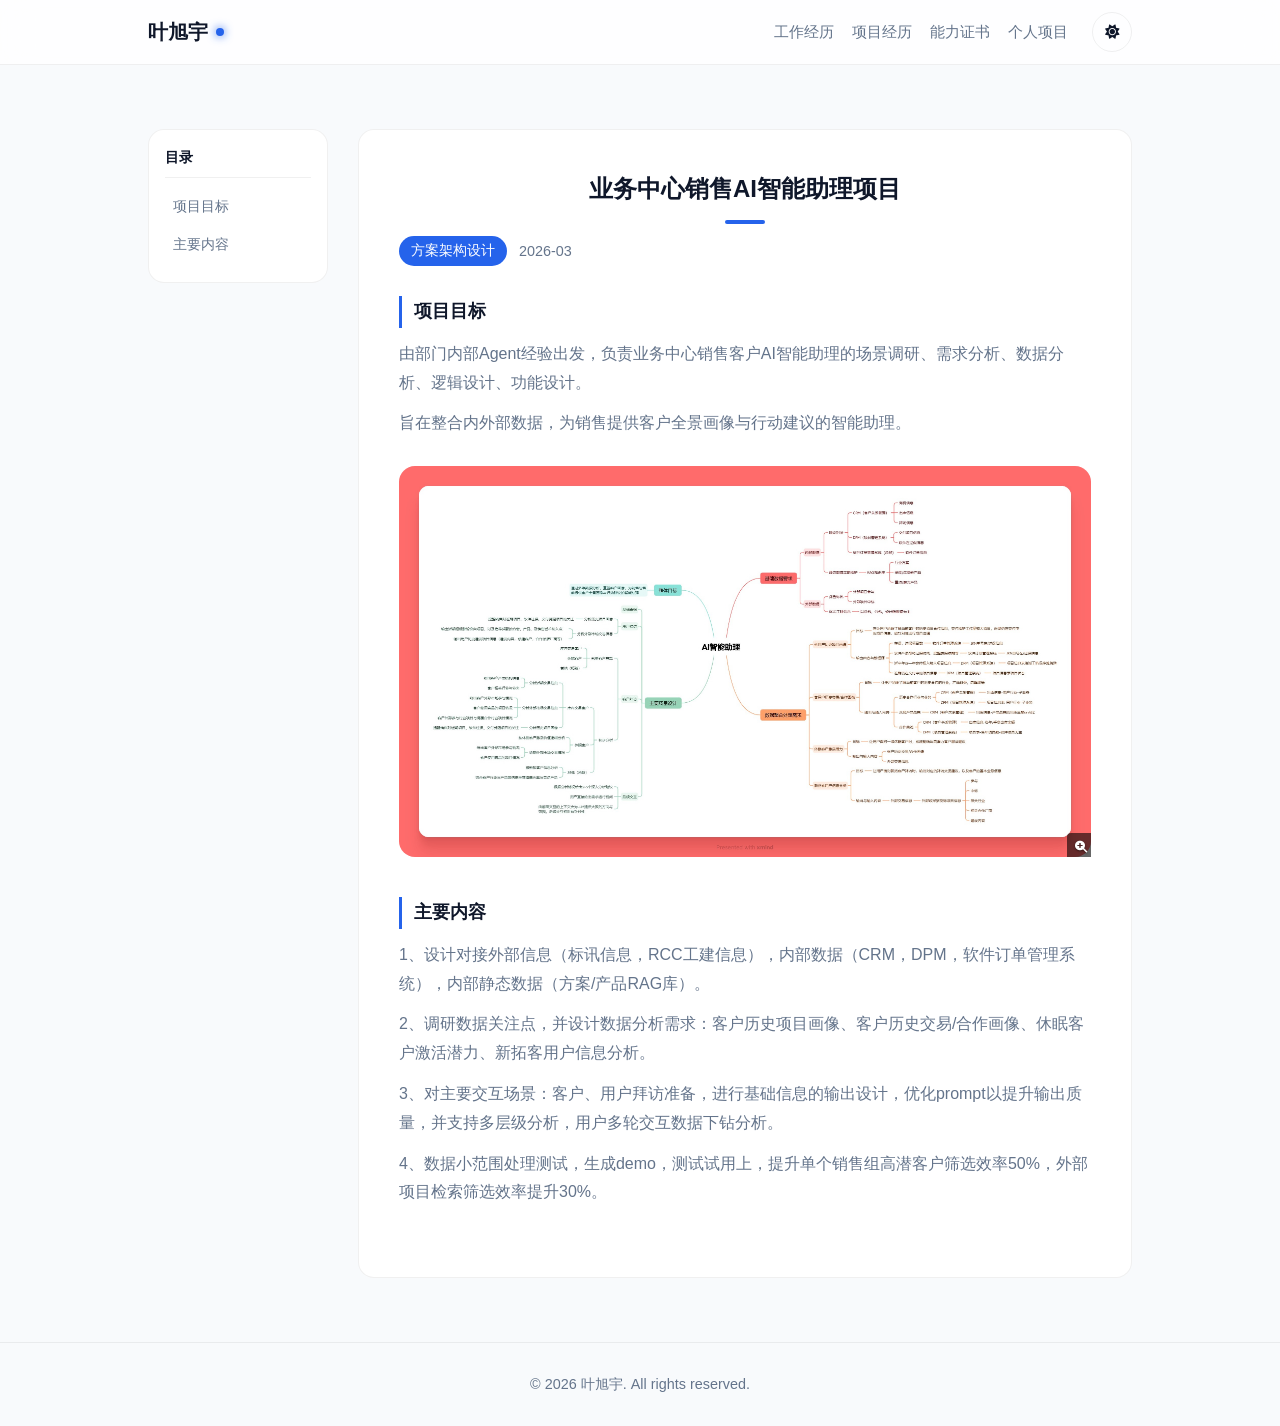
==== pages/projects/project1.html @ d524e3d2 "chore: sync personal homepage from 247 - 2026-05-19" ====
<!DOCTYPE html>
<html lang="zh" data-theme="light">
<head>
  <meta charset="UTF-8">
  <meta name="viewport" content="width=device-width, initial-scale=1.0">
  <title>业务中心销售AI智能助理项目 - 叶旭宇</title>
  
  <script>
    const savedTheme = localStorage.getItem('theme') || (window.matchMedia('(prefers-color-scheme: dark)').matches ? 'dark' : 'light');
    document.documentElement.setAttribute('data-theme', savedTheme);
  </script>

  <link rel="stylesheet" href="../../assets/css/style.css">
  <link rel="stylesheet" href="https://cdn.bootcdn.net/ajax/libs/font-awesome/6.4.0/css/all.min.css">
</head>
<body>
  <nav>
    <div class="container nav-container">
      <a href="../../index.html" class="logo">
        <span class="logo-text">叶旭宇</span>
        <div class="logo-dot"></div>
      </a>
      <div class="nav-actions">
        <div class="nav-links">
          <a href="../../index.html#experience">工作经历</a>
          <a href="../../index.html#projects">项目经历</a>
          <a href="../../index.html#certificates">能力证书</a>
          <a href="../../index.html#portfolio">个人项目</a>
        </div>
        <div class="nav-controls">
          <button class="control-btn theme-toggle" aria-label="Toggle Theme">
            <i class="fas fa-sun sun-icon"></i>
            <i class="fas fa-moon moon-icon"></i>
          </button>
        </div>
      </div>
    </div>
  </nav>

  <section class="section-padding">
    <div class="container detail-container">
      <div class="detail-toc">
        <div class="toc-title">目录</div>
        <a href="#goal" class="toc-item active">项目目标</a>
        <a href="#content" class="toc-item">主要内容</a>
      </div>
      <div class="card project-detail-card">
        <div class="detail-header">
          <h2>业务中心销售AI智能助理项目</h2>
          <div class="detail-meta">
            <span class="detail-role">方案架构设计</span>
            <span class="detail-date">2026-03</span>
          </div>
        </div>
        
        <div class="project-detail-desc">
          <h3 id="goal">项目目标</h3>
          <p>由部门内部Agent经验出发，负责业务中心销售客户AI智能助理的场景调研、需求分析、数据分析、逻辑设计、功能设计。</p>
          <p>旨在整合内外部数据，为销售提供客户全景画像与行动建议的智能助理。</p>
          <div class="detail-image-wrapper" style="width: 100%;"><img src="../../assets/images/Agent-1.jpg" alt="项目架构" class="detail-image-sm" style="width: 100%; object-fit: contain; background: #f1f5f9;"><i class="fas fa-search-plus detail-zoom-icon"></i></div>
          
          <h3 id="content">主要内容</h3>
          <p>1、设计对接外部信息（标讯信息，RCC工建信息），内部数据（CRM，DPM，软件订单管理系统），内部静态数据（方案/产品RAG库）。</p>
          <p>2、调研数据关注点，并设计数据分析需求：客户历史项目画像、客户历史交易/合作画像、休眠客户激活潜力、新拓客用户信息分析。</p>
          <p>3、对主要交互场景：客户、用户拜访准备，进行基础信息的输出设计，优化prompt以提升输出质量，并支持多层级分析，用户多轮交互数据下钻分析。</p>
          <p>4、数据小范围处理测试，生成demo，测试试用上，提升单个销售组高潜客户筛选效率50%，外部项目检索筛选效率提升30%。</p>
        </div>

      </div>
    </div>
  </section>

  <footer>© 2026 叶旭宇. All rights reserved.</footer>

  <div id="imageModal" class="modal">
    <span class="modal-close">&times;</span>
    <img class="modal-content" id="modalImage">
  </div>

  <script src="../../assets/js/main.js"></script>
  <script>
    window.addEventListener('scroll', () => {
      const sections = document.querySelectorAll('.project-detail-desc h3[id]');
      const tocItems = document.querySelectorAll('.toc-item');
      let current = '';
      
      sections.forEach(section => {
        const sectionTop = section.offsetTop - 120;
        if (window.scrollY >= sectionTop) {
          current = section.getAttribute('id');
        }
      });
      
      tocItems.forEach(item => {
        item.classList.remove('active');
        if (item.getAttribute('href') === '#' + current) {
          item.classList.add('active');
        }
      });
    });
  </script>
</body>
</html>
---- assets/css/style.css ----
/* =========================================
   1. Design Token & Themes
   ========================================= */
:root {
  /* 基础参数 */
  --font-main: -apple-system, BlinkMacSystemFont, "Segoe UI", Roboto, "Helvetica Neue", Arial, sans-serif;
  --radius-md: 16px;
  --radius-full: 999px;
  --container-width: 1024px;
  --transition-base: 0.3s cubic-bezier(0.4, 0, 0.2, 1);
  --ease-standard: cubic-bezier(0.22, 1, 0.36, 1);
  --ease-emphasis: cubic-bezier(0.16, 1, 0.3, 1);
  --duration-fast: 180ms;
  --duration-base: 480ms;
  
  /* [Light Mode] 默认日间模式变量 */
  --bg-body: #f8fafc;
  --bg-card: #ffffff;
  --bg-glass: rgba(255, 255, 255, 0.8);
  --bg-hover: #f1f5f9;
  
  --text-main: #0f172a;
  --text-muted: #64748b;
  --text-invert: #ffffff;
  
  --primary: #2563eb;       /* 核心蓝 */
  --primary-glow: rgba(37, 99, 235, 0.2);
  
  --border-light: rgba(0, 0, 0, 0.06);
  --shadow-sm: 0 1px 2px rgba(0, 0, 0, 0.05);
  --shadow-card: 0 4px 6px -1px rgba(0, 0, 0, 0.05), 0 2px 4px -1px rgba(0, 0, 0, 0.03);
  --shadow-hover: 0 20px 25px -5px rgba(0, 0, 0, 0.1), 0 10px 10px -5px rgba(0, 0, 0, 0.04);
  
  --gradient-title: linear-gradient(135deg, #0f172a 0%, #3b82f6 100%);
  --decoration-blob: #e2e8f0;
}

/* [Dark Mode] 深色模式变量覆盖 */
[data-theme="dark"] {
  --bg-body: #1b1b1d;       /* 纯净中性暗背景 */
  --bg-card: #242526;       /* 轻微抬升层级 */
  --bg-glass: rgba(27, 27, 29, 0.82);
  --bg-hover: #2d2f31;
  
  --text-main: #e8e9ea;
  --text-muted: #b0b3b8;
  
  --primary: #78a8f8;
  --primary-glow: rgba(120, 168, 248, 0.24);
  
  --border-light: rgba(227, 227, 227, 0.14);
  --shadow-sm: 0 1px 2px rgba(0, 0, 0, 0.32);
  --shadow-card: 0 8px 20px rgba(0, 0, 0, 0.22);
  --shadow-hover: 0 12px 28px rgba(0, 0, 0, 0.30);
  
  --gradient-title: linear-gradient(135deg, #f1f2f4 0%, #9abcf2 100%);
  --decoration-blob: #2a2c2e;
}

/* =========================================
   2. Global Reset & Layout
   ========================================= */
* { margin: 0; padding: 0; box-sizing: border-box; }

html {
  width: 100%;
  max-width: 100%;
  -webkit-text-size-adjust: 100%;
}

body {
  font-family: var(--font-main);
  background-color: var(--bg-body);
  color: var(--text-main);
  line-height: 1.6;
  /* 关键：平滑过渡背景色和文字颜色 */
  transition: background-color 0.4s ease, color 0.4s ease;
  max-width: 100%;
  overflow-x: hidden;
}

@supports (overflow: clip) {
  html,
  body {
    overflow-x: clip;
  }
}

/* 新增：全局图片约束，防止图片撑破布局 */
img {
  max-width: 100%;
  height: auto;
  display: block;
}

a { text-decoration: none; color: inherit; transition: var(--transition-base); }
ul { list-style: none; }

.container {
  width: 100%;
  max-width: var(--container-width);
  margin: 0 auto;
  padding: 0 20px;
}

.section-padding { padding: 64px 0; }
.flex-center { display: flex; align-items: center; justify-content: center; }
.column { flex-direction: column; }

/* 滚动条美化 */
::-webkit-scrollbar { width: 8px; }
::-webkit-scrollbar-track { background: var(--bg-body); }
::-webkit-scrollbar-thumb { background: var(--text-muted); border-radius: 4px; opacity: 0.5; }

/* =========================================
   3. Navigation (Glassmorphism)
   ========================================= */
nav {
  position: sticky;
  top: 0;
  z-index: 100;
  background: var(--bg-glass);
  backdrop-filter: blur(16px);
  -webkit-backdrop-filter: blur(16px);
  border-bottom: 1px solid var(--border-light);
  transition: background-color 0.4s ease, border-color 0.4s ease;
}

.nav-container {
  height: 64px;
  display: flex;
  justify-content: space-between;
  align-items: center;
}

.logo {
  display: flex;
  align-items: center;
  gap: 8px;
  font-weight: 700;
  font-size: 1.25rem;
  color: var(--text-main);
}

.logo-dot {
  width: 8px;
  height: 8px;
  background: var(--primary);
  border-radius: 50%;
  box-shadow: 0 0 10px var(--primary);
}

.nav-actions { display: flex; align-items: center; gap: 24px; }

.nav-links { display: flex; gap: 18px; }
.nav-links a {
  font-size: 0.95rem;
  font-weight: 500;
  color: var(--text-muted);
  position: relative;
}
.nav-links a::after {
  content: '';
  position: absolute;
  left: 0;
  bottom: -6px;
  width: 100%;
  height: 2px;
  background: var(--primary);
  transform: scaleX(0);
  transform-origin: left;
  transition: transform var(--duration-fast) var(--ease-standard);
}
.nav-links a:hover, .nav-links a.active { color: var(--primary); }
.nav-links a:hover::after, .nav-links a.active::after { transform: scaleX(1); }

.nav-controls { display: flex; align-items: center; gap: 12px; }

/* 按钮通用样式 */
.control-btn {
  background: transparent;
  border: 1px solid var(--border-light);
  color: var(--text-main);
  padding: 6px 14px;
  border-radius: 20px;
  cursor: pointer;
  font-size: 0.9rem;
  transition: color var(--duration-fast) var(--ease-standard), border-color var(--duration-fast) var(--ease-standard), background-color var(--duration-fast) var(--ease-standard), transform var(--duration-fast) var(--ease-standard);
  display: flex;
  align-items: center;
  justify-content: center;
}

.control-btn:hover {
  background: var(--bg-hover);
  border-color: var(--primary);
  color: var(--primary);
}

/* 主题切换按钮特殊处理 */
.theme-toggle {
  width: 36px;
  height: 36px;
  padding: 0;
  border-radius: 50%;
  position: relative;
  overflow: hidden;
}

.theme-toggle i {
  position: absolute;
  transition: transform 420ms var(--ease-emphasis), opacity 320ms var(--ease-standard);
}

/* 图标切换动画逻辑 */
[data-theme="light"] .moon-icon { transform: translateY(20px) rotate(90deg); opacity: 0; }
[data-theme="light"] .sun-icon { transform: translateY(0) rotate(0); opacity: 1; }
[data-theme="dark"] .sun-icon { transform: translateY(-20px) rotate(-90deg); opacity: 0; }
[data-theme="dark"] .moon-icon { transform: translateY(0) rotate(0); opacity: 1; }

/* =========================================
   4. Hero Section / Intro
   ========================================= */
.intro {
  padding: 84px 0 44px;
  position: relative;
  text-align: center;
}

.intro-container {
  display: flex;
  align-items: flex-start;
  justify-content: space-between;
  gap: 60px;
}

.intro-left {
  display: flex;
  flex-direction: column;
  text-align: center;
  flex-shrink: 0;
  align-items: flex-start;
  padding-left: 80px;
}

.intro-left > *:not(.intro-subtitle) {
  align-self: center;
}

.intro-right {
  flex: 1;
  text-align: left;
  padding-top: 20px;
  padding-left: 100px;
}

.family-title {
  font-size: 1.3rem;
  color: var(--text-main);
  margin-bottom: 20px;
  font-weight: 600;
}

.family-members {
  display: flex;
  flex-direction: column;
  gap: 16px;
}

.family-member {
  display: flex;
  align-items: center;
  gap: 16px;
  padding: 16px;
  background: var(--bg-card);
  border: 1px solid var(--border-light);
  border-radius: var(--radius-md);
  transition: transform var(--duration-fast) var(--ease-standard), box-shadow var(--duration-fast) var(--ease-standard);
}

.family-member:hover {
  transform: translateX(4px);
  box-shadow: var(--shadow-card);
}

.family-avatar {
  width: 60px;
  height: 60px;
  border-radius: 50%;
  object-fit: cover;
  border: 2px solid var(--primary);
  flex-shrink: 0;
}

.family-info {
  flex: 1;
}

.family-name {
  font-size: 1rem;
  font-weight: 600;
  color: var(--text-main);
  margin-bottom: 4px;
}

.family-desc {
  font-size: 0.85rem;
  color: var(--text-muted);
  line-height: 1.4;
}

@media (max-width: 768px) {
  .intro-container {
    flex-direction: column;
    align-items: center;
  }
  
  .intro-right {
    text-align: center;
    width: 100%;
  }
  
  .family-member {
    flex-direction: column;
    text-align: center;
  }
}

/* 背景装饰球 */
.bg-decoration {
  position: absolute;
  top: -50%;
  left: 50%;
  transform: translateX(-50%);
  width: 800px;
  height: 800px;
  background: radial-gradient(circle, var(--decoration-blob) 0%, transparent 70%);
  opacity: 0.5;
  z-index: -1;
  pointer-events: none;
}

.avatar-container {
  position: relative;
  margin-bottom: 18px;
  opacity: 0;
  animation: intro-fade-up 620ms var(--ease-emphasis) 120ms forwards;
}

.avatar {
  width: 180px;
  height: 180px;
  border-radius: 50%;
  object-fit: cover;
  border: 4px solid var(--bg-card);
  position: relative;
  z-index: 2;
  flex-shrink: 0;
}

.avatar-glow {
  position: absolute;
  inset: 0;
  border-radius: 50%;
  background: var(--primary);
  filter: blur(25px);
  opacity: 0.4;
  z-index: 1;
  transform: scale(0.9);
  transition: opacity 0.3s;
}
.avatar-container:hover .avatar-glow { opacity: 0.7; }

.gradient-text {
  font-size: 1.5rem;
  font-weight: 800;
  margin-bottom: 10px;
  color: var(--text-main);
  letter-spacing: -1px;
  opacity: 0;
  animation: intro-fade-up 620ms var(--ease-emphasis) 210ms forwards;
}

.subtitle {
  font-size: 1.15rem;
  color: var(--text-muted);
  max-width: 700px;
  margin: 0 auto;
  opacity: 0;
  animation: intro-fade-up 620ms var(--ease-emphasis) 300ms forwards;
}

.intro-contact-links {
  display: flex;
  align-items: center;
  justify-content: center;
  gap: 12px;
  margin-top: 16px;
  flex-wrap: wrap;
  opacity: 0;
  animation: intro-fade-up 620ms var(--ease-emphasis) 390ms forwards;
}

.intro-subtitle {
  text-align: left;
  margin-top: 8px;
  opacity: 0;
  animation: intro-fade-up 620ms var(--ease-emphasis) 280ms forwards;
}

.intro-subtitle p {
  font-size: 0.85rem;
  color: var(--text-muted);
  line-height: 1.6;
  margin-bottom: 4px;
}

.info-label {
  display: inline-block;
  width: 80px;
  color: var(--text-muted);
}

.info-value {
  color: var(--text-main);
}

.edu-value {
  display: block;
  padding-left: 80px;
  margin-top: -22px;
}

.intro-contact-link {
  width: 42px;
  height: 42px;
  border-radius: 50%;
  border: 1px solid var(--border-light);
  background: var(--bg-card);
  color: var(--text-muted);
  display: inline-flex;
  align-items: center;
  justify-content: center;
  transition: transform var(--duration-fast) var(--ease-standard), color var(--duration-fast) var(--ease-standard), border-color var(--duration-fast) var(--ease-standard);
}

.intro-contact-link i {
  font-size: 1.1rem;
}

.intro-contact-link:hover {
  color: var(--primary);
  border-color: var(--primary);
  transform: translateY(-1px);
}

/* =========================================
   5. Projects Grid & Detail Images
   ========================================= */
h2 {
  font-size: 2rem;
  text-align: center;
  margin-bottom: 32px;
  color: var(--text-main);
  position: relative;
  display: inline-block;
  width: 100%;
}
/* 标题下划线 */
h2::after {
  content: '';
  display: block;
  width: 40px;
  height: 4px;
  background: var(--primary);
  margin: 12px auto 0;
  border-radius: 2px;
}

.projects-grid {
  display: grid;
  grid-template-columns: repeat(auto-fit, minmax(min(100%, 280px), 1fr));
  gap: 24px;
}

.card {
  background: var(--bg-card);
  border-radius: var(--radius-md);
  border: 1px solid var(--border-light);
  overflow: hidden;
  transition: transform var(--duration-base) var(--ease-standard), box-shadow var(--duration-base) var(--ease-standard), border-color var(--duration-fast) var(--ease-standard);
  transform: translateZ(0); 
}

.card:hover {
  transform: translateY(-4px);
  box-shadow: var(--shadow-card);
  border-color: var(--primary-glow);
}

.project-card .project-info {
  padding: 24px;
}

.project-card .project-info h3 {
  font-size: 1.15rem;
  color: var(--text-main);
  min-height: 2.3em;
  line-height: 1.4;
  margin-bottom: 8px;
}

.project-role {
  display: inline-block;
  font-size: 0.8rem;
  padding: 4px 12px;
  background: var(--primary);
  color: var(--text-invert);
  border-radius: 20px;
  margin-bottom: 8px;
}

.project-date {
  font-size: 0.85rem;
  color: var(--text-muted);
  display: block;
  margin-bottom: 12px;
}

.project-card p {
  font-size: 0.9rem;
  color: var(--text-muted);
  line-height: 1.6;
  margin-bottom: 16px;
}

.project-card .project-link {
  display: inline-flex;
  align-items: center;
  gap: 4px;
  font-size: 0.9rem;
  font-weight: 600;
  color: var(--primary);
}

/* 首页项目卡片缩略图 - 优化适配 */
.project-thumbnail {
  width: 100%;
  height: 220px;           /* 调整高度，显示更佳 */
  object-fit: cover;       /* 填满容器，防止拉伸 */
  object-position: center; /* 居中裁剪 */
  border-bottom: 1px solid var(--border-light);
  transition: transform var(--duration-base) var(--ease-standard);
  background-color: var(--bg-hover);
}

.card:hover .project-thumbnail { transform: scale(1.02); }

.project-thumbnail-wrapper { overflow: hidden; }

.project-info { padding: 24px; }

.project-info h3 {
  font-size: 1.25rem;
  margin-bottom: 8px;
  color: var(--text-main);
}

.project-info p {
  font-size: 0.95rem;
  color: var(--text-muted);
  margin-bottom: 20px;
  display: -webkit-box;
  -webkit-line-clamp: 3;
  -webkit-box-orient: vertical;
  overflow: hidden;
}

.project-link {
  font-weight: 600;
  color: var(--primary);
  display: inline-flex;
  align-items: center;
  gap: 4px;
}
.project-link::after { content: '→'; transition: transform 0.2s; }
.project-link:hover::after { transform: translateX(4px); }

/* 子页面：详情大图样式 (新增) */
.project-detail-card { padding: 40px; }

.detail-container {
  display: flex;
  gap: 30px;
  align-items: flex-start;
}

.detail-toc {
  position: sticky;
  top: 100px;
  width: 180px;
  flex-shrink: 0;
  background: var(--bg-card);
  border: 1px solid var(--border-light);
  border-radius: var(--radius-md);
  padding: 16px;
}

.toc-title {
  font-size: 0.9rem;
  font-weight: 600;
  color: var(--text-main);
  margin-bottom: 12px;
  padding-bottom: 8px;
  border-bottom: 1px solid var(--border-light);
}

.toc-item {
  display: block;
  font-size: 0.85rem;
  color: var(--text-muted);
  padding: 6px 8px;
  border-radius: 4px;
  margin-bottom: 4px;
  transition: all 0.2s;
}

.toc-item:hover {
  color: var(--primary);
  background: var(--bg-hover);
}

.toc-item.active {
  color: var(--primary);
  background: var(--bg-hover);
  font-weight: 500;
}

.detail-header {
  max-width: 800px;
  margin: 0 auto 20px;
}

.detail-header h2 {
  font-size: 1.5rem;
  color: var(--text-main);
  margin-bottom: 12px;
}

.detail-meta {
  display: flex;
  align-items: center;
  gap: 12px;
  margin-bottom: 8px;
}

.detail-role {
  font-size: 0.85rem;
  padding: 4px 12px;
  background: var(--primary);
  color: var(--text-invert);
  border-radius: 20px;
}

.detail-date {
  font-size: 0.9rem;
  color: var(--text-muted);
}

.project-detail-desc {
  max-width: 800px;
  margin: 30px auto;
  line-height: 1.8;
  color: var(--text-muted);
}

.project-detail-desc h3 {
  font-size: 1.1rem;
  color: var(--text-main);
  margin: 24px 0 12px;
  border-left: 3px solid var(--primary);
  padding-left: 12px;
}

.project-detail-desc p {
  margin-bottom: 12px;
}

.detail-image {
  max-width: 100%;
  height: auto;
  border-radius: var(--radius-md);
  margin: 16px 0;
  cursor: pointer;
  transition: transform 0.2s, box-shadow 0.2s;
}

.detail-image:hover {
  transform: scale(1.02);
  box-shadow: var(--shadow-card);
}

.detail-image-wrapper {
  position: relative;
  display: inline-block;
  margin: 16px 0;
  width: 48%;
  vertical-align: top;
}

.detail-image-sm {
  width: 100%;
  height: auto;
  border-radius: var(--radius-md);
  cursor: pointer;
  transition: transform 0.2s, box-shadow 0.2s;
}

.detail-image-sm:hover {
  transform: scale(1.02);
  box-shadow: var(--shadow-card);
}

.detail-image-wrapper::after {
  content: '';
  position: absolute;
  bottom: 0;
  right: 0;
  width: 24px;
  height: 24px;
  background: rgba(0, 0, 0, 0.6);
  border-radius: 4px 0 0 0;
  pointer-events: none;
}

.detail-zoom-icon {
  position: absolute;
  bottom: 4px;
  right: 4px;
  color: white;
  font-size: 12px;
  z-index: 1;
  text-shadow: 0 1px 2px rgba(0,0,0,0.5);
}

.link-hint {
  background: linear-gradient(135deg, var(--primary) 0%, #6366f1 100%);
  padding: 6px 12px;
  border-radius: var(--radius-md);
  margin: 10px 0;
  text-align: center;
  display: inline-block;
  color: white;
}

.link-hint i {
  margin-right: 4px;
  color: white;
}

.link-hint a {
  color: white !important;
  font-weight: 500;
  font-size: 0.8rem;
  text-decoration: none;
  transition: opacity 0.2s;
}

.link-hint-text {
  background: var(--bg-hover);
  padding: 10px 16px;
  border-radius: var(--radius-md);
  margin: 16px 0;
  border-left: 3px solid var(--primary);
  font-size: 0.85rem;
  color: var(--text-muted);
}

.link-hint-text i {
  margin-right: 8px;
  color: var(--primary);
}

.link-hint a:hover {
  opacity: 0.85;
  text-decoration: underline;
}

.project-img {
  display: block;
  width: 100%;             /* 强制宽度撑满容器 */
  max-width: 100%;         /* 防止超出父容器 */
  height: auto;            /* 高度自动，保持比例 */
  object-fit: contain;     /* 保证图片内容完整显示 */
  border-radius: var(--radius-md);
  margin: 32px auto;       /* 上下增加间距 */
  box-shadow: var(--shadow-card);
  border: 1px solid var(--border-light);
}

/* =========================================
   6. Documents & Buttons
   ========================================= */
.publish-links-wrapper { text-align: center; margin-top: 40px; }

.publish-links {
  display: inline-flex;
  flex-wrap: wrap;
  gap: 16px;
  justify-content: center;
  background: var(--bg-card);
  padding: 12px;
  border-radius: var(--radius-full);
  box-shadow: var(--shadow-sm);
  border: 1px solid var(--border-light);
}

.publish-link {
  padding: 10px 24px;
  border-radius: var(--radius-full);
  font-weight: 500;
  color: var(--text-muted);
  transition: transform var(--duration-fast) var(--ease-standard), color var(--duration-fast) var(--ease-standard), background-color var(--duration-fast) var(--ease-standard);
  display: flex;
  align-items: center;
  gap: 8px;
}

.publish-link:hover {
  background: var(--bg-hover);
  color: var(--primary);
  transform: translateY(-1px);
}

@keyframes intro-fade-up {
  from {
    opacity: 0;
    transform: translateY(14px);
  }
  to {
    opacity: 1;
    transform: translateY(0);
  }
}

/* =========================================
   7. Footer
   ========================================= */

footer {
  text-align: center;
  padding: 30px;
  font-size: 0.9rem;
  color: var(--text-muted);
  border-top: 1px solid var(--border-light);
  background: var(--bg-body);
}

/* =========================================
   8. Mobile Responsive
   ========================================= */
@media (max-width: 768px) {
  .nav-links { display: none; } /* 暂时简化手机端 */
  .container { padding: 0 16px; }
  
  .section-padding { padding: 48px 0; }
  .intro { padding-top: 56px; }
  .gradient-text { font-size: 2.2rem; }
  .nav-actions { gap: 12px; }
  .nav-controls { gap: 8px; }
  .control-btn { padding: 6px 10px; }
  .logo { font-size: 1.1rem; }
  .project-detail-card { padding: 24px 18px; }

  /* 手机端图片适配 */
  .avatar {
    width: 120px;
    height: 120px;
  }
  .project-thumbnail {
    height: 180px;
  }
  .project-img {
    margin: 20px auto;
    border-radius: 8px;
  }
  
  .publish-links {
    flex-direction: column;
    border-radius: var(--radius-md);
    width: 100%;
  }
  
  .intro-contact-links {
    gap: 10px;
    margin-top: 18px;
  }

  .timeline-container {
    padding-left: 24px;
  }

  .timeline-dot {
    left: -28px;
  }
}


/* Paste this AFTER your existing CSS */

/* =========================================
   9. Open Source Section (New)
   ========================================= */
.opensource-grid {
  display: grid;
  grid-template-columns: repeat(auto-fit, minmax(min(100%, 280px), 1fr));
  gap: 20px;
}

.os-card {
  background: var(--bg-card);
  border: 1px solid var(--border-light);
  border-radius: var(--radius-md);
  padding: 24px;
  transition: transform var(--duration-base) var(--ease-standard), box-shadow var(--duration-base) var(--ease-standard), border-color var(--duration-fast) var(--ease-standard);
  display: flex;
  flex-direction: column;
  height: 100%;
}

.os-card:hover {
  transform: translateY(-3px);
  border-color: var(--primary);
  box-shadow: var(--shadow-card);
}

.os-header {
  display: flex;
  align-items: flex-start;
  justify-content: space-between;
  margin-bottom: 12px;
}

.os-title {
  font-size: 1.1rem;
  font-weight: 700;
  color: var(--text-main);
}

.os-desc {
  font-size: 0.9rem;
  color: var(--text-muted);
  margin-bottom: 16px;
  flex-grow: 1;
}

.os-tags {
  display: flex;
  flex-wrap: wrap;
  gap: 8px;
  margin-bottom: 20px;
}

.os-tag {
  font-size: 0.75rem;
  padding: 4px 10px;
  background: var(--bg-hover);
  color: var(--text-muted);
  border-radius: 20px;
}

.os-actions {
  display: flex;
  flex-wrap: wrap;
  gap: 12px;
}

.os-btn {
  font-size: 0.85rem;
  font-weight: 600;
  color: var(--primary);
  display: flex;
  align-items: center;
  gap: 6px;
}
.os-btn:hover { text-decoration: underline; }

/* =========================================
   9.1 Certificates Section
   ========================================= */
.certificates-grid {
  display: grid;
  grid-template-columns: repeat(auto-fit, minmax(min(100%, 280px), 1fr));
  gap: 20px;
}

.cert-card {
  background: var(--bg-card);
  border: 1px solid var(--border-light);
  border-radius: var(--radius-md);
  padding: 24px;
  transition: transform var(--duration-base) var(--ease-standard), box-shadow var(--duration-base) var(--ease-standard), border-color var(--duration-fast) var(--ease-standard);
  display: flex;
  flex-direction: column;
}

.cert-card:hover {
  transform: translateY(-3px);
  border-color: var(--primary);
  box-shadow: var(--shadow-card);
}

.cert-image-wrapper {
  overflow: hidden;
  border-radius: var(--radius-md);
  margin-bottom: 16px;
  position: relative;
}

.cert-image {
  width: 100%;
  height: 120px;
  object-fit: contain;
  background: var(--bg-hover);
}

.cert-image-wrapper .zoom-icon {
  position: absolute;
  bottom: 4px;
  right: 4px;
  width: 24px;
  height: 24px;
  background: rgba(0, 0, 0, 0.5);
  border-radius: 4px 0 0 0;
  display: flex;
  align-items: center;
  justify-content: center;
  color: white;
  font-size: 12px;
}

.cert-header {
  display: flex;
  align-items: flex-start;
  justify-content: space-between;
  margin-bottom: 12px;
  gap: 12px;
}

.cert-title {
  font-size: 1.05rem;
  font-weight: 700;
  color: var(--text-main);
}

.cert-level {
  font-size: 0.75rem;
  padding: 4px 10px;
  background: var(--primary);
  color: var(--text-invert);
  border-radius: 20px;
  white-space: nowrap;
}

.cert-desc {
  font-size: 0.9rem;
  color: var(--text-muted);
  margin-bottom: 12px;
}

.cert-date {
  font-size: 0.85rem;
  color: var(--text-muted);
  opacity: 0.7;
}

/* =========================================
   9.2 Portfolio Section
   ========================================= */
.portfolio-grid {
  display: grid;
  grid-template-columns: repeat(auto-fit, minmax(min(100%, 320px), 1fr));
  gap: 20px;
}

.portfolio-card {
  display: flex;
  flex-direction: column;
}

.os-image-wrapper {
  overflow: hidden;
  border-radius: var(--radius-md) var(--radius-md) 0 0;
}

.os-image {
  width: 100%;
  height: 180px;
  object-fit: cover;
}

.portfolio-link {
  display: inline-flex;
  align-items: center;
  gap: 4px;
  font-size: 0.9rem;
  font-weight: 600;
  color: var(--primary);
  margin-top: 12px;
}

/* =========================================
   10. Timeline Section (New)
   ========================================= */
.timeline-container {
  position: relative;
  max-width: 800px;
  margin: 0 auto;
  padding-left: 30px;
}

/* Vertical Line */
.timeline-container::before {
  content: '';
  position: absolute;
  left: 0;
  top: 0;
  bottom: 0;
  width: 2px;
  background: var(--border-light);
}

.timeline-item {
  position: relative;
  margin-bottom: 28px;
}

.timeline-dot {
  position: absolute;
  left: -35px; /* Adjust based on padding */
  top: 5px;
  width: 12px;
  height: 12px;
  background: var(--bg-body);
  border: 2px solid var(--primary);
  border-radius: 50%;
  z-index: 1;
}

.timeline-date {
  font-size: 0.85rem;
  font-weight: 700;
  color: var(--primary);
  margin-bottom: 6px;
  display: block;
}

.timeline-content p {
  font-size: 0.95rem;
  color: var(--text-muted);
}

.timeline-header {
  display: flex;
  align-items: center;
  justify-content: space-between;
  gap: 12px;
}

.timeline-header h3 {
  font-size: 1.1rem;
  margin-bottom: 8px;
  color: var(--text-main);
}

.timeline-toggle {
  background: none;
  border: none;
  color: var(--text-muted);
  cursor: pointer;
  padding: 4px 8px;
  font-size: 0.9rem;
  transition: color 0.2s, transform 0.3s;
  display: flex;
  align-items: center;
  justify-content: center;
}

.timeline-toggle:hover {
  color: var(--primary);
}

.timeline-toggle i {
  transition: transform 0.3s ease;
}

.timeline-detail {
  max-height: 0;
  overflow: hidden;
  transition: max-height 0.4s ease, opacity 0.3s ease;
  opacity: 0;
  margin-top: 0;
}

.timeline-detail p {
  font-size: 0.9rem;
  color: var(--text-muted);
  line-height: 1.7;
  margin: 8px 0;
  white-space: pre-wrap;
}

.timeline-item.expanded .timeline-detail {
  max-height: 800px;
  opacity: 1;
  margin-top: 12px;
}

/* =========================================
   11. Tech Stack Section (New)
   ========================================= */
.skills-wrapper {
  display: grid;
  grid-template-columns: repeat(auto-fit, minmax(min(100%, 200px), 1fr));
  gap: 24px;
}

.skill-category h3 {
  font-size: 1.1rem;
  margin-bottom: 16px;
  color: var(--text-main);
  border-left: 3px solid var(--primary);
  padding-left: 12px;
}

.skill-list {
  display: flex;
  flex-wrap: wrap;
  gap: 10px;
}

.skill-badge {
  padding: 8px 16px;
  background: var(--bg-card);
  border: 1px solid var(--border-light);
  border-radius: 8px;
  font-size: 0.9rem;
  color: var(--text-muted);
  display: flex;
  align-items: center;
  gap: 8px;
  transition: transform var(--duration-fast) var(--ease-standard), color var(--duration-fast) var(--ease-standard), border-color var(--duration-fast) var(--ease-standard);
}

.skill-badge:hover {
  border-color: var(--primary);
  color: var(--primary);
  transform: translateY(-1px);
}

.reveal {
  opacity: 0;
  transform: translateY(16px);
  filter: blur(2px);
  transition: opacity var(--duration-base) var(--ease-standard), transform var(--duration-base) var(--ease-standard), filter var(--duration-base) var(--ease-standard);
  transition-delay: var(--reveal-delay, 0ms);
  will-change: opacity, transform;
}

.reveal.is-visible {
  opacity: 1;
  transform: translateY(0);
  filter: blur(0);
}

@media (prefers-reduced-motion: reduce) {
  .avatar-container,
  .gradient-text,
  .subtitle,
  .intro-contact-links {
    animation: none;
    opacity: 1;
    transform: none;
  }

  .reveal {
    opacity: 1;
    transform: none;
    filter: none;
    transition: none;
  }
}

/* 修复主题切换按钮的点击响应 */
.theme-toggle {
  cursor: pointer;
  z-index: 10; /* 提高层级 */
  /* 确保按钮有足够空间容纳图标 */
  width: 40px; 
  height: 40px;
  display: flex;
  align-items: center;
  justify-content: center;
}

/* 防止图标拦截鼠标事件，确保点击穿透到 button */
.theme-toggle i {
  pointer-events: none; 
}

/* 确保导航栏层级够高 */
nav {
  z-index: 1000;
}

/* ... Previous CSS ... */

/* =========================================
   12. Project Tags (New)
   ========================================= */
.project-tags {
  display: flex;
  flex-wrap: wrap;
  gap: 8px;
  margin-bottom: 20px; /* Space between tags and 'View Details' link */
  margin-top: -12px;   /* Pull closer to description */
}

.project-tag {
  font-size: 0.75rem;
  padding: 3px 10px;
  background: var(--bg-hover);
  color: var(--primary);
  border-radius: 4px;
  font-weight: 500;
  border: 1px solid var(--border-light);
}

/* Adjust paragraph margin in project info to accommodate tags */
.project-info p {
  margin-bottom: 16px; 
}

/* =========================================
   13. Modal / Lightbox
   ========================================= */
.modal {
  display: none;
  position: fixed;
  z-index: 9999;
   padding-top: 60px;
  left: 0;
  top: 0;
  width: 100%;
  height: 100%;
  overflow: auto;
  background-color: rgba(0, 0, 0, 0.9);
}

.modal-content {
  margin: auto;
  display: block;
  width: auto;
  max-width: 90%;
  max-height: 85vh;
  object-fit: contain;
  border-radius: var(--radius-md);
  box-shadow: 0 0 20px rgba(0, 0, 0, 0.5);
}

.modal-close {
  position: absolute;
  top: 20px;
  right: 35px;
  color: #f1f1f1;
  font-size: 40px;
  font-weight: bold;
  cursor: pointer;
  z-index: 10000;
}

.modal-close:hover,
.modal-close:focus {
  color: #bbb;
}

.cert-image,
.os-image {
  cursor: pointer;
}
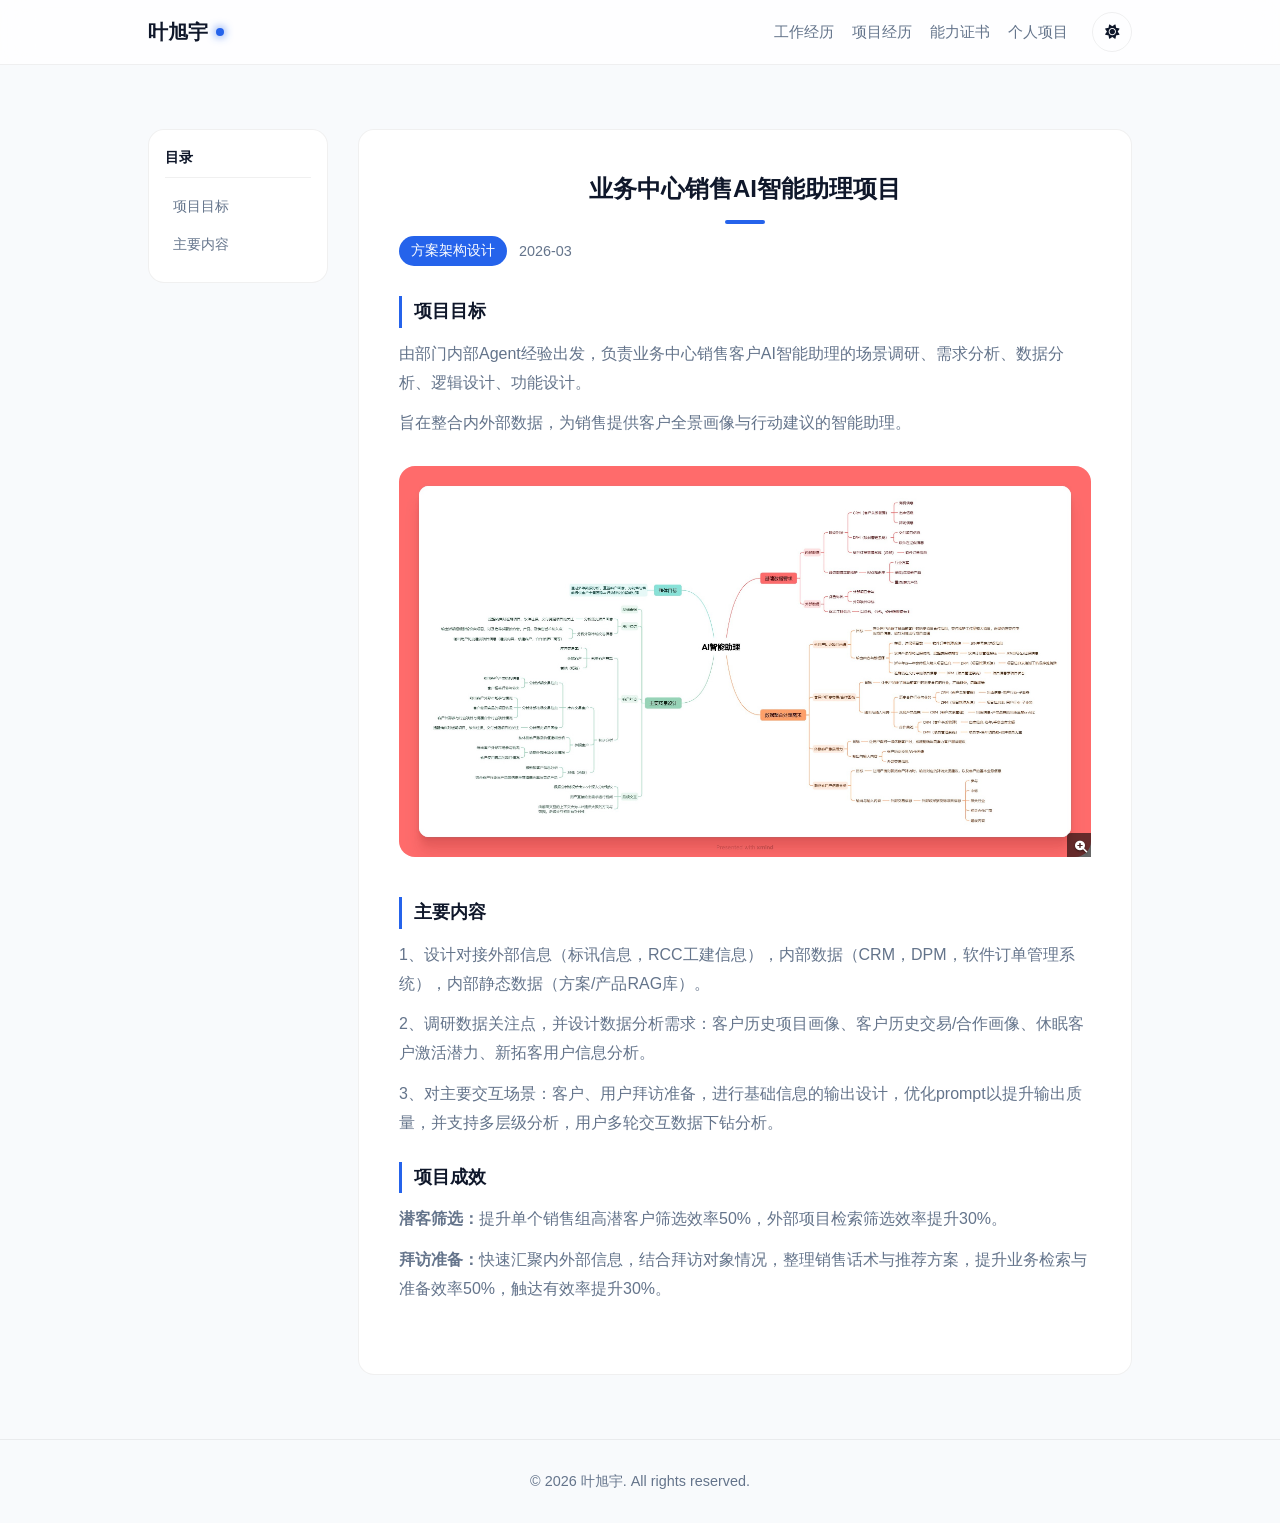
==== commit b845d973: "Sync from 247 - 20260604092030" ====
--- a/pages/projects/project1.html
+++ b/pages/projects/project1.html
@@ -63,7 +63,10 @@
           <p>1、设计对接外部信息（标讯信息，RCC工建信息），内部数据（CRM，DPM，软件订单管理系统），内部静态数据（方案/产品RAG库）。</p>
           <p>2、调研数据关注点，并设计数据分析需求：客户历史项目画像、客户历史交易/合作画像、休眠客户激活潜力、新拓客用户信息分析。</p>
           <p>3、对主要交互场景：客户、用户拜访准备，进行基础信息的输出设计，优化prompt以提升输出质量，并支持多层级分析，用户多轮交互数据下钻分析。</p>
-          <p>4、数据小范围处理测试，生成demo，测试试用上，提升单个销售组高潜客户筛选效率50%，外部项目检索筛选效率提升30%。</p>
+          
+          <h3>项目成效</h3>
+          <p><strong>潜客筛选：</strong>提升单个销售组高潜客户筛选效率50%，外部项目检索筛选效率提升30%。</p>
+          <p><strong>拜访准备：</strong>快速汇聚内外部信息，结合拜访对象情况，整理销售话术与推荐方案，提升业务检索与准备效率50%，触达有效率提升30%。</p>
         </div>
 
       </div>
